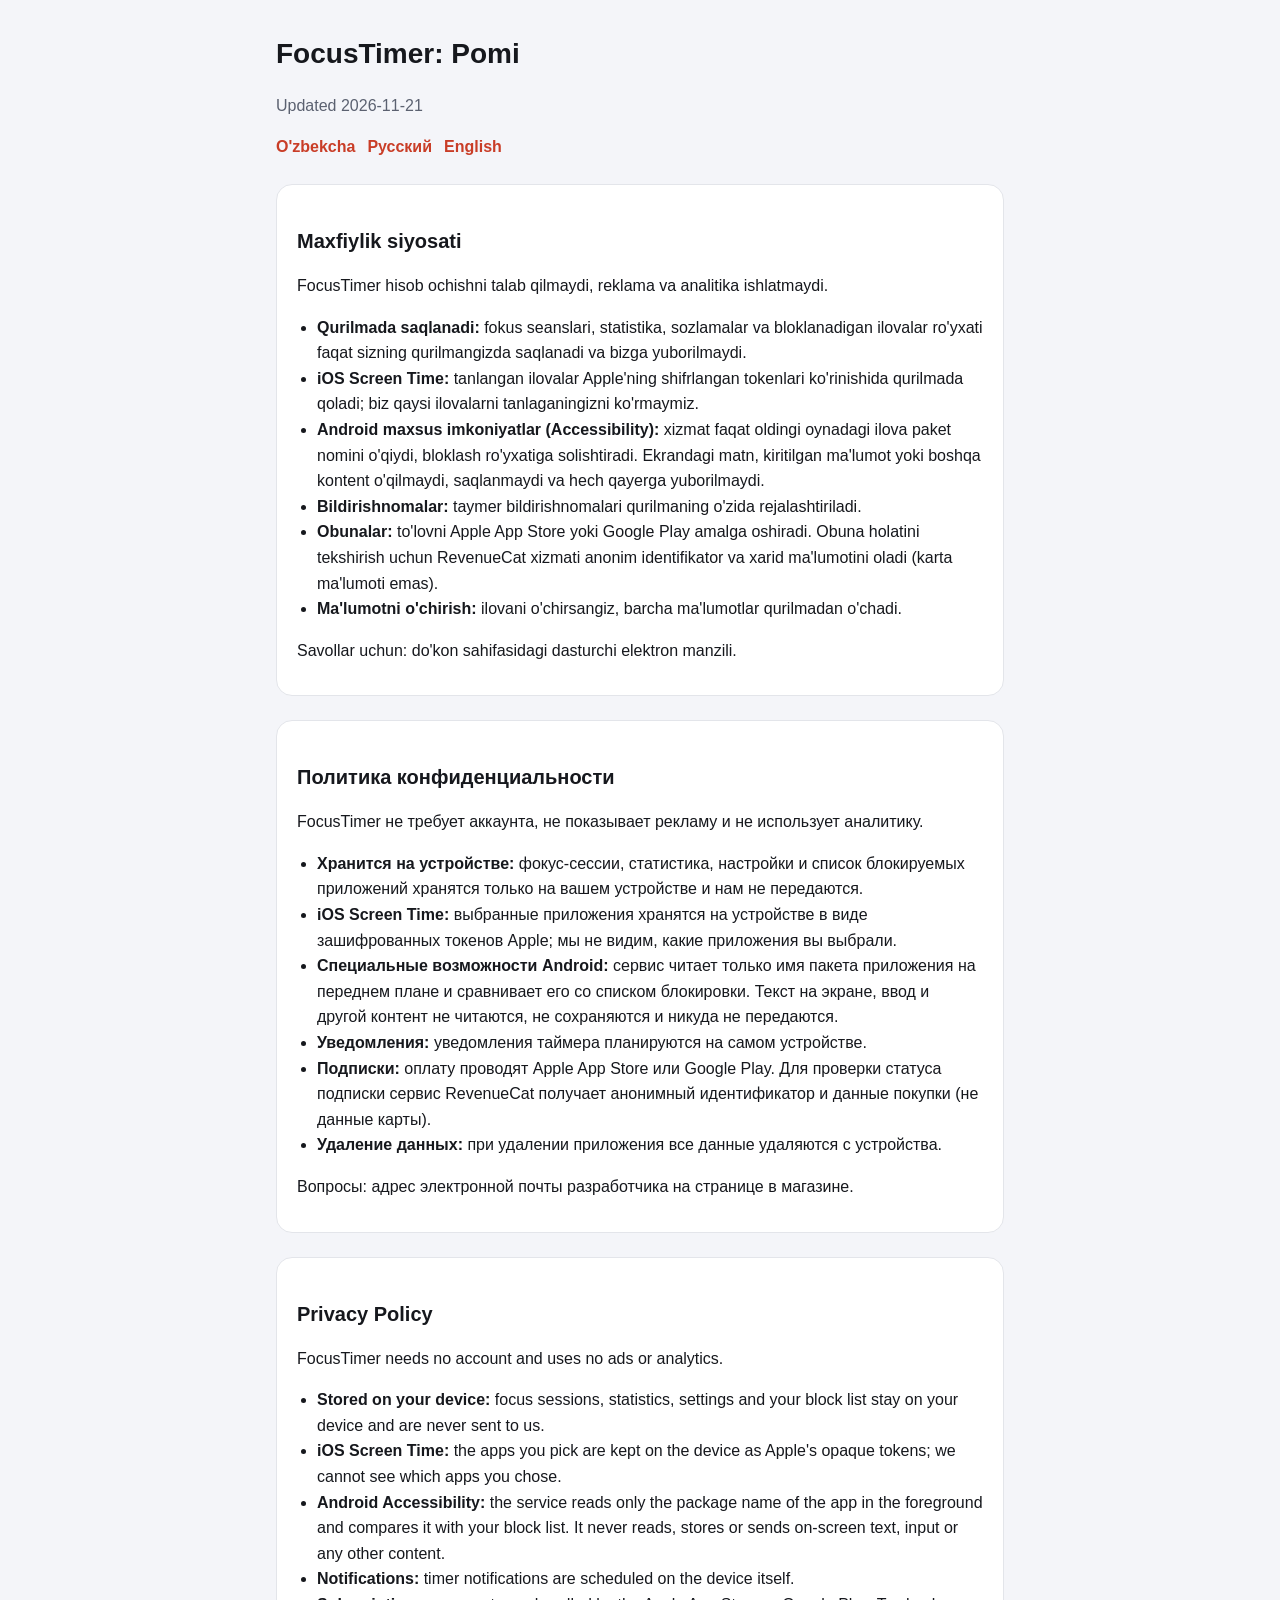
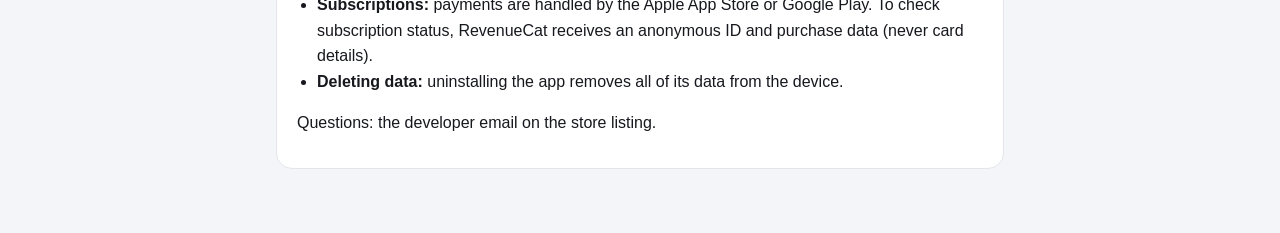
==== privacy.html @ 55011ac2 "Privacy policy and terms for FocusTimer: Pomi" ====
<!doctype html><html lang="uz"><head><meta charset="utf-8"><meta name="viewport" content="width=device-width,initial-scale=1">
<title>FocusTimer Privacy</title><link rel="stylesheet" href="style.css"></head><body><main>
<h1>FocusTimer: Pomi</h1><p class="muted">Updated 2026-11-21</p>
<nav><a href="#uz">O'zbekcha</a><a href="#ru">Русский</a><a href="#en">English</a></nav>

<section id="uz"><h2>Maxfiylik siyosati</h2>
<p>FocusTimer hisob ochishni talab qilmaydi, reklama va analitika ishlatmaydi.</p>
<ul>
<li><b>Qurilmada saqlanadi:</b> fokus seanslari, statistika, sozlamalar va bloklanadigan ilovalar ro'yxati faqat sizning qurilmangizda saqlanadi va bizga yuborilmaydi.</li>
<li><b>iOS Screen Time:</b> tanlangan ilovalar Apple'ning shifrlangan tokenlari ko'rinishida qurilmada qoladi; biz qaysi ilovalarni tanlaganingizni ko'rmaymiz.</li>
<li><b>Android maxsus imkoniyatlar (Accessibility):</b> xizmat faqat oldingi oynadagi ilova paket nomini o'qiydi, bloklash ro'yxatiga solishtiradi. Ekrandagi matn, kiritilgan ma'lumot yoki boshqa kontent o'qilmaydi, saqlanmaydi va hech qayerga yuborilmaydi.</li>
<li><b>Bildirishnomalar:</b> taymer bildirishnomalari qurilmaning o'zida rejalashtiriladi.</li>
<li><b>Obunalar:</b> to'lovni Apple App Store yoki Google Play amalga oshiradi. Obuna holatini tekshirish uchun RevenueCat xizmati anonim identifikator va xarid ma'lumotini oladi (karta ma'lumoti emas).</li>
<li><b>Ma'lumotni o'chirish:</b> ilovani o'chirsangiz, barcha ma'lumotlar qurilmadan o'chadi.</li>
</ul>
<p>Savollar uchun: do'kon sahifasidagi dasturchi elektron manzili.</p></section>

<section id="ru"><h2>Политика конфиденциальности</h2>
<p>FocusTimer не требует аккаунта, не показывает рекламу и не использует аналитику.</p>
<ul>
<li><b>Хранится на устройстве:</b> фокус-сессии, статистика, настройки и список блокируемых приложений хранятся только на вашем устройстве и нам не передаются.</li>
<li><b>iOS Screen Time:</b> выбранные приложения хранятся на устройстве в виде зашифрованных токенов Apple; мы не видим, какие приложения вы выбрали.</li>
<li><b>Специальные возможности Android:</b> сервис читает только имя пакета приложения на переднем плане и сравнивает его со списком блокировки. Текст на экране, ввод и другой контент не читаются, не сохраняются и никуда не передаются.</li>
<li><b>Уведомления:</b> уведомления таймера планируются на самом устройстве.</li>
<li><b>Подписки:</b> оплату проводят Apple App Store или Google Play. Для проверки статуса подписки сервис RevenueCat получает анонимный идентификатор и данные покупки (не данные карты).</li>
<li><b>Удаление данных:</b> при удалении приложения все данные удаляются с устройства.</li>
</ul>
<p>Вопросы: адрес электронной почты разработчика на странице в магазине.</p></section>

<section id="en"><h2>Privacy Policy</h2>
<p>FocusTimer needs no account and uses no ads or analytics.</p>
<ul>
<li><b>Stored on your device:</b> focus sessions, statistics, settings and your block list stay on your device and are never sent to us.</li>
<li><b>iOS Screen Time:</b> the apps you pick are kept on the device as Apple's opaque tokens; we cannot see which apps you chose.</li>
<li><b>Android Accessibility:</b> the service reads only the package name of the app in the foreground and compares it with your block list. It never reads, stores or sends on-screen text, input or any other content.</li>
<li><b>Notifications:</b> timer notifications are scheduled on the device itself.</li>
<li><b>Subscriptions:</b> payments are handled by the Apple App Store or Google Play. To check subscription status, RevenueCat receives an anonymous ID and purchase data (never card details).</li>
<li><b>Deleting data:</b> uninstalling the app removes all of its data from the device.</li>
</ul>
<p>Questions: the developer email on the store listing.</p></section>
</main></body></html>
---- style.css ----
:root{--bg:#f4f5f9;--card:#fff;--text:#16181d;--muted:#5b6170;--accent:#c93d27;--line:#e3e5ea}
@media (prefers-color-scheme:dark){:root{--bg:#121317;--card:#1b1d23;--text:#eceef3;--muted:#a3a8b5;--accent:#f0694f;--line:#2a2d35}}
*{box-sizing:border-box}body{margin:0;background:var(--bg);color:var(--text);font:16px/1.6 -apple-system,BlinkMacSystemFont,"Segoe UI",Inter,sans-serif}
main{max-width:760px;margin:0 auto;padding:32px 16px 64px}h1{font-size:28px;margin:0 0 4px}h2{font-size:20px;margin:32px 0 8px}
.muted{color:var(--muted)}nav{display:flex;gap:12px;margin:16px 0 8px}nav a{color:var(--accent);text-decoration:none;font-weight:600}
section{background:var(--card);border:1px solid var(--line);border-radius:16px;padding:8px 20px 16px;margin-top:24px}ul{padding-left:20px}
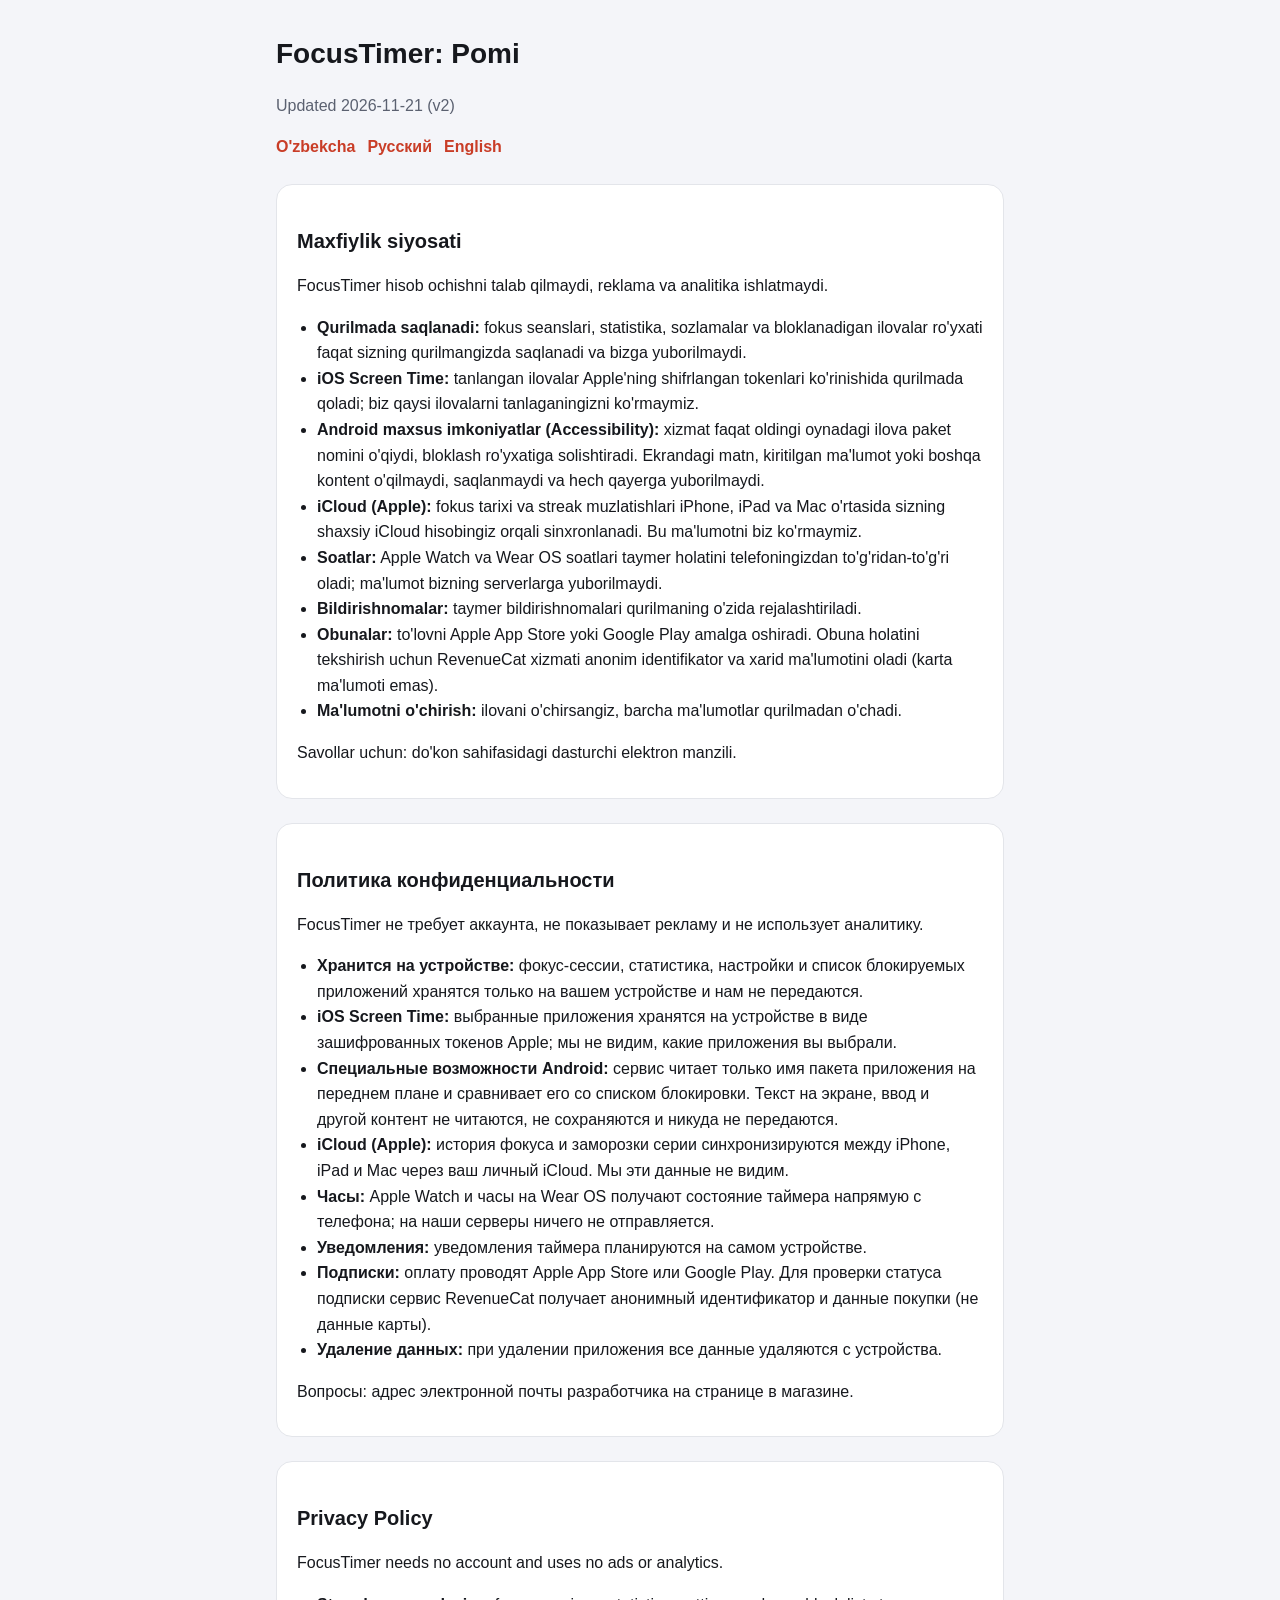
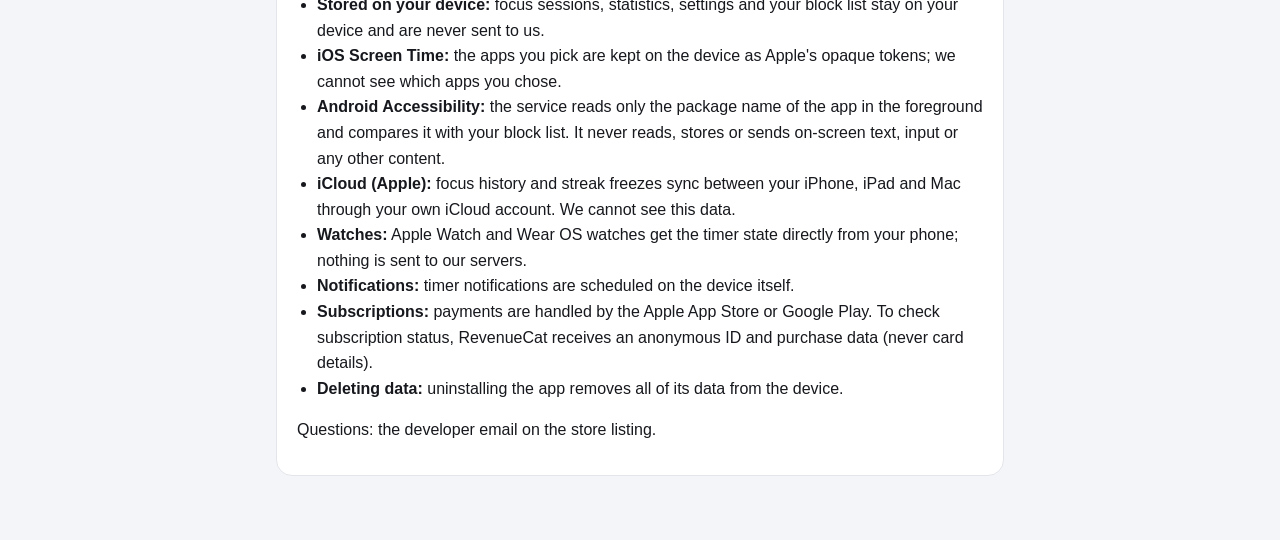
==== commit 5237e2b4: "Privacy: iCloud sync and watch apps" ====
--- a/privacy.html
+++ b/privacy.html
@@ -1,6 +1,6 @@
 <!doctype html><html lang="uz"><head><meta charset="utf-8"><meta name="viewport" content="width=device-width,initial-scale=1">
 <title>FocusTimer Privacy</title><link rel="stylesheet" href="style.css"></head><body><main>
-<h1>FocusTimer: Pomi</h1><p class="muted">Updated 2026-11-21</p>
+<h1>FocusTimer: Pomi</h1><p class="muted">Updated 2026-11-21 (v2)</p>
 <nav><a href="#uz">O'zbekcha</a><a href="#ru">Русский</a><a href="#en">English</a></nav>
 
 <section id="uz"><h2>Maxfiylik siyosati</h2>
@@ -9,6 +9,8 @@
 <li><b>Qurilmada saqlanadi:</b> fokus seanslari, statistika, sozlamalar va bloklanadigan ilovalar ro'yxati faqat sizning qurilmangizda saqlanadi va bizga yuborilmaydi.</li>
 <li><b>iOS Screen Time:</b> tanlangan ilovalar Apple'ning shifrlangan tokenlari ko'rinishida qurilmada qoladi; biz qaysi ilovalarni tanlaganingizni ko'rmaymiz.</li>
 <li><b>Android maxsus imkoniyatlar (Accessibility):</b> xizmat faqat oldingi oynadagi ilova paket nomini o'qiydi, bloklash ro'yxatiga solishtiradi. Ekrandagi matn, kiritilgan ma'lumot yoki boshqa kontent o'qilmaydi, saqlanmaydi va hech qayerga yuborilmaydi.</li>
+<li><b>iCloud (Apple):</b> fokus tarixi va streak muzlatishlari iPhone, iPad va Mac o'rtasida sizning shaxsiy iCloud hisobingiz orqali sinxronlanadi. Bu ma'lumotni biz ko'rmaymiz.</li>
+<li><b>Soatlar:</b> Apple Watch va Wear OS soatlari taymer holatini telefoningizdan to'g'ridan-to'g'ri oladi; ma'lumot bizning serverlarga yuborilmaydi.</li>
 <li><b>Bildirishnomalar:</b> taymer bildirishnomalari qurilmaning o'zida rejalashtiriladi.</li>
 <li><b>Obunalar:</b> to'lovni Apple App Store yoki Google Play amalga oshiradi. Obuna holatini tekshirish uchun RevenueCat xizmati anonim identifikator va xarid ma'lumotini oladi (karta ma'lumoti emas).</li>
 <li><b>Ma'lumotni o'chirish:</b> ilovani o'chirsangiz, barcha ma'lumotlar qurilmadan o'chadi.</li>
@@ -21,6 +23,8 @@
 <li><b>Хранится на устройстве:</b> фокус-сессии, статистика, настройки и список блокируемых приложений хранятся только на вашем устройстве и нам не передаются.</li>
 <li><b>iOS Screen Time:</b> выбранные приложения хранятся на устройстве в виде зашифрованных токенов Apple; мы не видим, какие приложения вы выбрали.</li>
 <li><b>Специальные возможности Android:</b> сервис читает только имя пакета приложения на переднем плане и сравнивает его со списком блокировки. Текст на экране, ввод и другой контент не читаются, не сохраняются и никуда не передаются.</li>
+<li><b>iCloud (Apple):</b> история фокуса и заморозки серии синхронизируются между iPhone, iPad и Mac через ваш личный iCloud. Мы эти данные не видим.</li>
+<li><b>Часы:</b> Apple Watch и часы на Wear OS получают состояние таймера напрямую с телефона; на наши серверы ничего не отправляется.</li>
 <li><b>Уведомления:</b> уведомления таймера планируются на самом устройстве.</li>
 <li><b>Подписки:</b> оплату проводят Apple App Store или Google Play. Для проверки статуса подписки сервис RevenueCat получает анонимный идентификатор и данные покупки (не данные карты).</li>
 <li><b>Удаление данных:</b> при удалении приложения все данные удаляются с устройства.</li>
@@ -33,6 +37,8 @@
 <li><b>Stored on your device:</b> focus sessions, statistics, settings and your block list stay on your device and are never sent to us.</li>
 <li><b>iOS Screen Time:</b> the apps you pick are kept on the device as Apple's opaque tokens; we cannot see which apps you chose.</li>
 <li><b>Android Accessibility:</b> the service reads only the package name of the app in the foreground and compares it with your block list. It never reads, stores or sends on-screen text, input or any other content.</li>
+<li><b>iCloud (Apple):</b> focus history and streak freezes sync between your iPhone, iPad and Mac through your own iCloud account. We cannot see this data.</li>
+<li><b>Watches:</b> Apple Watch and Wear OS watches get the timer state directly from your phone; nothing is sent to our servers.</li>
 <li><b>Notifications:</b> timer notifications are scheduled on the device itself.</li>
 <li><b>Subscriptions:</b> payments are handled by the Apple App Store or Google Play. To check subscription status, RevenueCat receives an anonymous ID and purchase data (never card details).</li>
 <li><b>Deleting data:</b> uninstalling the app removes all of its data from the device.</li>
